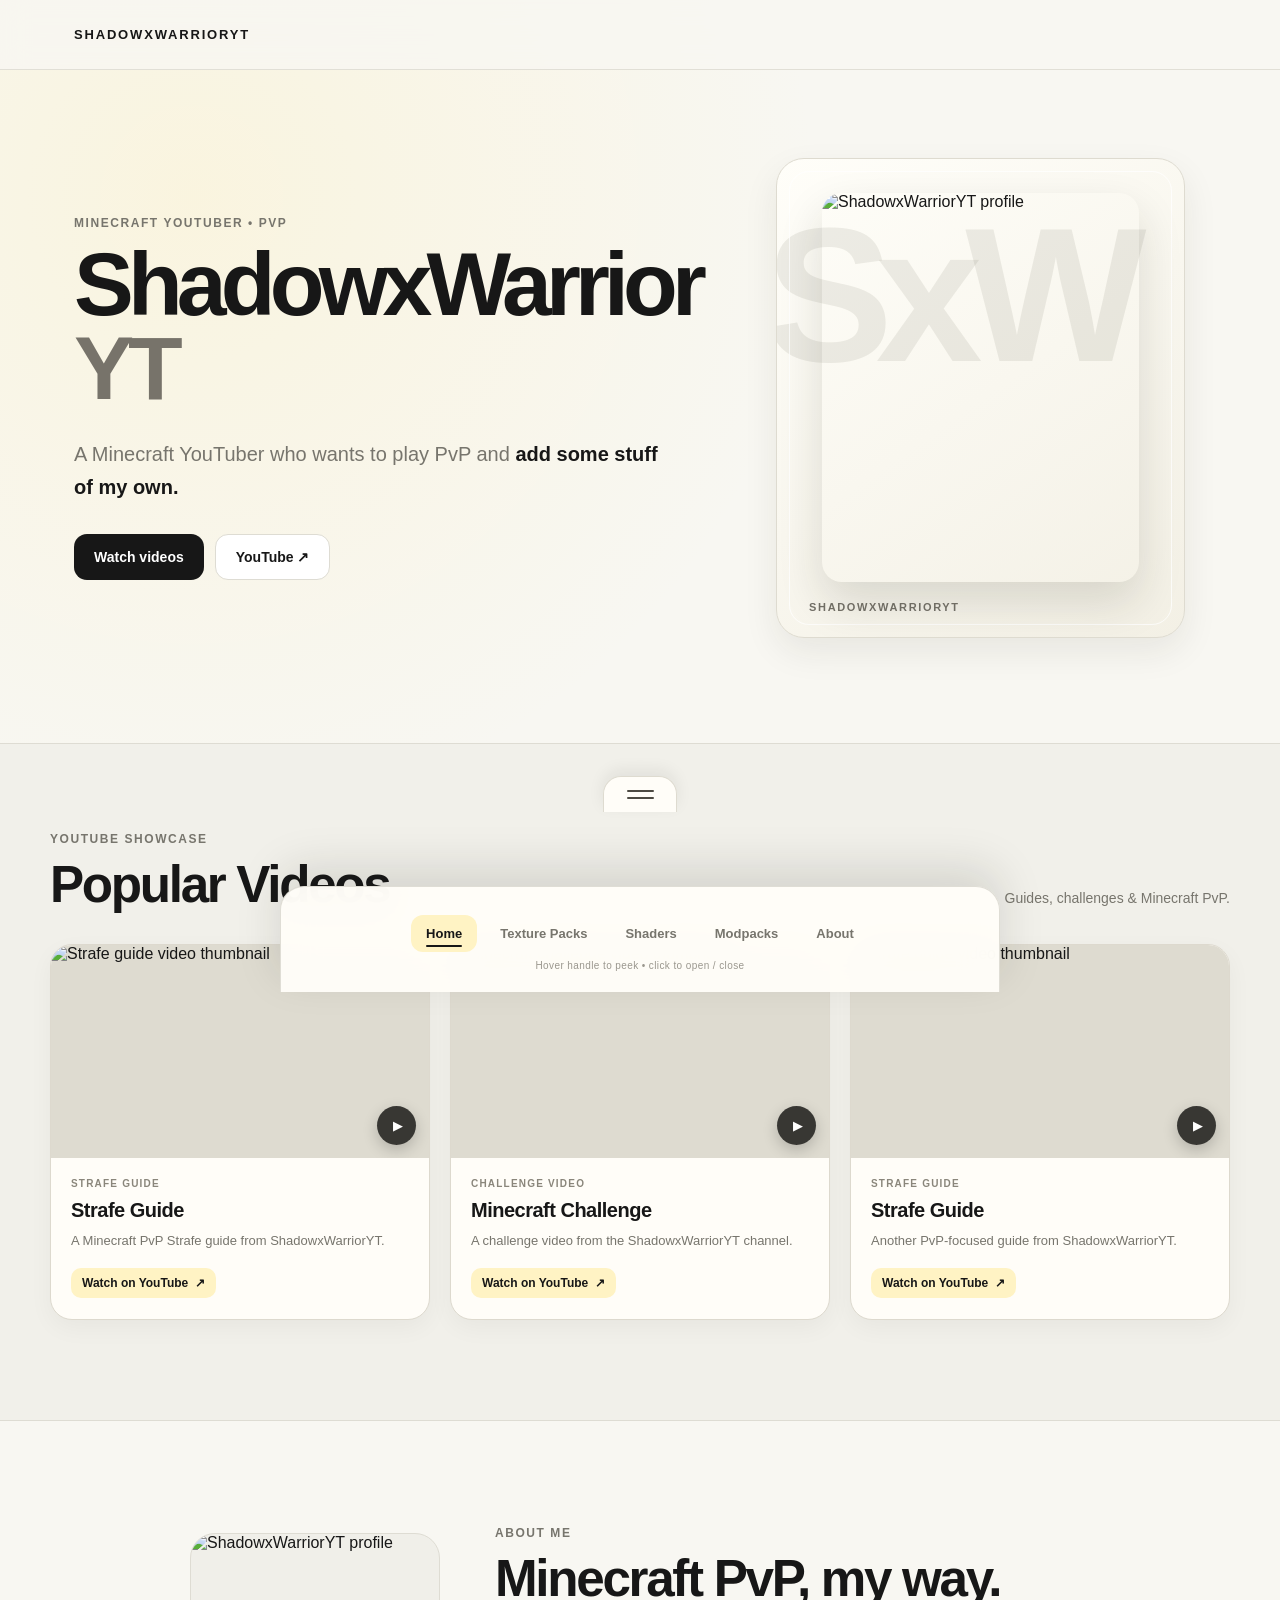
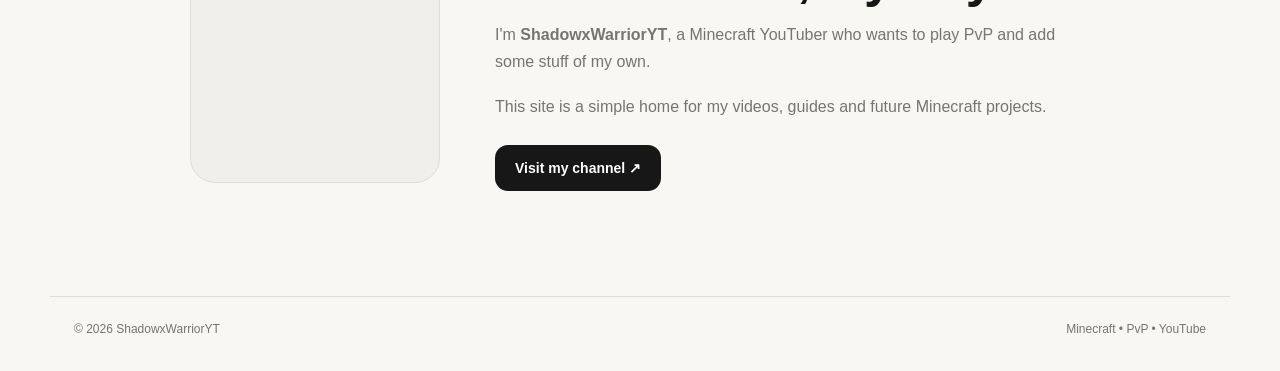
==== index.html @ 5e6f0b71 "Add files via upload" ====
<!DOCTYPE html>
<html lang="en">
<head>
  <meta charset="UTF-8">
  <meta name="viewport" content="width=device-width, initial-scale=1.0">
  <meta name="description" content="ShadowxWarriorYT — Minecraft PvP creator and YouTuber.">
  <title>ShadowxWarriorYT — Minecraft PvP</title>
  <link rel="stylesheet" href="style.css">
</head>

<body data-page="home">
  <!-- SITE HEADER -->
  <header class="site-header">
    <div class="header-container">
      <a href="index.html" class="brand-logo">SHADOWXWARRIORYT</a>
    </div>
  </header>

  <main id="home">
    <!-- HERO SECTION -->
    <section class="hero-section">
      <div class="hero-container">
        <div class="hero-content reveal">
          <span class="meta-label">Minecraft YouTuber • PvP</span>
          <h1 class="hero-title">ShadowxWarrior<span>YT</span></h1>
          <p class="hero-description">
            A Minecraft YouTuber who wants to play PvP and
            <strong>add some stuff of my own.</strong>
          </p>

          <div class="hero-actions">
            <a class="btn btn-primary" href="#videos">Watch videos</a>
            <a class="btn btn-ghost" href="https://www.youtube.com/" target="_blank" rel="noopener">
              YouTube ↗
            </a>
          </div>
        </div>

        <div class="hero-media reveal">
          <div class="hero-card">
            <div class="hero-watermark">SxW</div>
            <img
              src="https://i.postimg.cc/0jFDvyrh/frame0.jpg"
              alt="ShadowxWarriorYT profile"
              class="hero-img"
            >
            <div class="hero-card-label">SHADOWXWARRIORYT</div>
          </div>
        </div>
      </div>
    </section>

    <!-- VIDEOS SHOWCASE -->
    <section id="videos" class="videos-section">
      <div class="section-container">
        <div class="section-header reveal">
          <div>
            <span class="meta-label">YouTube Showcase</span>
            <h2 class="section-title">Popular Videos</h2>
          </div>
          <p class="section-note">Guides, challenges & Minecraft PvP.</p>
        </div>

        <div class="video-grid">
          <a class="video-card reveal" href="https://youtu.be/TYcRtic29s8" target="_blank" rel="noopener">
            <div class="card-media">
              <img
                src="https://i.ytimg.com/vi/TYcRtic29s8/maxresdefault.jpg"
                alt="Strafe guide video thumbnail"
                class="card-img"
                loading="lazy"
              >
              <span class="play-indicator" aria-hidden="true">▶</span>
            </div>
            <div class="card-body">
              <span class="card-meta">STRAFE GUIDE</span>
              <h3 class="card-title">Strafe Guide</h3>
              <p class="card-excerpt">A Minecraft PvP Strafe guide from ShadowxWarriorYT.</p>
              <span class="watch-link">Watch on YouTube <span>↗</span></span>
            </div>
          </a>

          <a class="video-card reveal" href="https://youtu.be/G2Ll8F9uWpc" target="_blank" rel="noopener">
            <div class="card-media">
              <img
                src="https://i.ytimg.com/vi/G2Ll8F9uWpc/maxresdefault.jpg"
                alt="Minecraft challenge video thumbnail"
                class="card-img"
                loading="lazy"
              >
              <span class="play-indicator" aria-hidden="true">▶</span>
            </div>
            <div class="card-body">
              <span class="card-meta">CHALLENGE VIDEO</span>
              <h3 class="card-title">Minecraft Challenge</h3>
              <p class="card-excerpt">A challenge video from the ShadowxWarriorYT channel.</p>
              <span class="watch-link">Watch on YouTube <span>↗</span></span>
            </div>
          </a>

          <a class="video-card reveal" href="https://youtu.be/Ff5LnY-S9Ro" target="_blank" rel="noopener">
            <div class="card-media">
              <img
                src="https://i.ytimg.com/vi/Ff5LnY-S9Ro/maxresdefault.jpg"
                alt="Strafe guide video thumbnail"
                class="card-img"
                loading="lazy"
              >
              <span class="play-indicator" aria-hidden="true">▶</span>
            </div>
            <div class="card-body">
              <span class="card-meta">STRAFE GUIDE</span>
              <h3 class="card-title">Strafe Guide</h3>
              <p class="card-excerpt">Another PvP-focused guide from ShadowxWarriorYT.</p>
              <span class="watch-link">Watch on YouTube <span>↗</span></span>
            </div>
          </a>
        </div>
      </div>
    </section>

    <!-- ABOUT SECTION -->
    <section id="about" class="about-section">
      <div class="about-container">
        <div class="about-image reveal">
          <img
            src="https://i.postimg.cc/0jFDvyrh/frame0.jpg"
            alt="ShadowxWarriorYT profile"
          >
        </div>

        <div class="about-content reveal">
          <span class="meta-label">About Me</span>
          <h2 class="section-title">Minecraft PvP, my way.</h2>
          <p>
            I'm <strong>ShadowxWarriorYT</strong>, a Minecraft YouTuber who wants
            to play PvP and add some stuff of my own.
          </p>
          <p>
            This site is a simple home for my videos, guides and future Minecraft projects.
          </p>
          <a class="btn btn-primary" href="https://www.youtube.com/" target="_blank" rel="noopener">
            Visit my channel ↗
          </a>
        </div>
      </div>
    </section>
  </main>

  <!-- FOOTER -->
  <footer class="site-footer">
    <span>© <span id="year"></span> ShadowxWarriorYT</span>
    <span>Minecraft • PvP • YouTube</span>
  </footer>

  <!-- DOCK NAVIGATION -->
  <div class="nav-dock" aria-label="Site navigation">
    <button class="nav-handle" type="button" aria-label="Open navigation" aria-expanded="false">
      <span></span>
      <span></span>
    </button>
    <div class="nav-dock-panel">
      <nav class="drawer-nav">
        <a class="drawer-link" data-page="home" href="index.html">Home</a>
        <a class="drawer-link" data-page="texture-packs" href="texture-packs.html">Texture Packs</a>
        <a class="drawer-link" data-page="shaders" href="shaders.html">Shaders</a>
        <a class="drawer-link" data-page="modpacks" href="modpacks.html">Modpacks</a>
        <a class="drawer-link" data-page="about" href="index.html#about">About</a>
      </nav>
      <div class="nav-hint">Hover handle to peek • click to open / close</div>
    </div>
  </div>

  <script src="script.js"></script>
</body>
</html>
---- style.css ----
:root {
  --bg: #f8f7f2;
  --card: #fffdf8;
  --surface: #f0efe9;
  --cream: #fff3c4;
  --cream-strong: #ffe69a;
  --text: #171717;
  --muted: #77756d;
  --line: #dedcd3;
  --shadow: 0 14px 35px rgba(34, 32, 24, 0.08);
  --radius: 22px;
  --ease: cubic-bezier(.16, 1, .3, 1);
}

* { box-sizing: border-box; margin: 0; padding: 0; }

html { scroll-behavior: smooth; }

body {
  min-height: 100vh;
  background:
    radial-gradient(circle at 15% 10%, rgba(255, 236, 166, .25), transparent 30%),
    var(--bg);
  color: var(--text);
  font-family: Inter, ui-sans-serif, -apple-system, BlinkMacSystemFont, "Segoe UI", Arial, sans-serif;
  -webkit-font-smoothing: antialiased;
  overflow-x: hidden;
}

a { color: inherit; text-decoration: none; }

/* =========================================================
   SITE HEADER
   ========================================================= */

.site-header {
  position: sticky;
  top: 0;
  z-index: 20;
  height: 70px;
  background: rgba(248, 247, 242, .82);
  backdrop-filter: blur(14px);
  -webkit-backdrop-filter: blur(14px);
  border-bottom: 1px solid rgba(222, 220, 211, .9);
}

.header-container {
  max-width: 1180px;
  height: 100%;
  margin: auto;
  padding: 0 24px;
  display: flex;
  align-items: center;
  justify-content: space-between;
}

.brand-logo {
  font-size: 13px;
  font-weight: 800;
  letter-spacing: .14em;
}

/* =========================================================
   HOMEPAGE HERO SECTION
   ========================================================= */

.hero-section {
  max-width: 1180px;
  margin: auto;
  padding: 88px 24px 105px;
}

.hero-container {
  display: grid;
  grid-template-columns: 1.05fr .95fr;
  gap: 75px;
  align-items: center;
}

.meta-label {
  display: block;
  margin-bottom: 13px;
  color: var(--muted);
  font-size: 12px;
  font-weight: 800;
  letter-spacing: .13em;
  text-transform: uppercase;
}

.hero-title {
  max-width: 700px;
  font-size: clamp(3rem, 7vw, 6.4rem);
  line-height: .93;
  letter-spacing: -.065em;
  font-weight: 850;
}

.hero-title span {
  display: block;
  color: #77736a;
}

.hero-description {
  max-width: 600px;
  margin: 28px 0 30px;
  color: var(--muted);
  font-size: clamp(16px, 2vw, 20px);
  line-height: 1.65;
}

.hero-description strong { color: var(--text); }

.hero-actions {
  display: flex;
  flex-wrap: wrap;
  gap: 11px;
}

.btn {
  display: inline-flex;
  align-items: center;
  justify-content: center;
  min-height: 46px;
  padding: 0 20px;
  border-radius: 13px;
  font-size: 14px;
  font-weight: 750;
  transition: transform .35s var(--ease), box-shadow .35s var(--ease), background .35s var(--ease);
}

.btn:hover {
  transform: translateY(-2px);
  box-shadow: 0 9px 22px rgba(30, 28, 20, .10);
}

.btn-primary {
  background: var(--text);
  color: white;
}

.btn-ghost {
  background: white;
  border: 1px solid var(--line);
}

.hero-card {
  position: relative;
  min-height: 480px;
  overflow: hidden;
  border: 1px solid #dedbd0;
  border-radius: 28px;
  background: linear-gradient(145deg, #fffef9, #f3f0e5);
  box-shadow: var(--shadow);
}

.hero-card::after {
  content: "";
  position: absolute;
  inset: 12px;
  border: 1px solid rgba(255,255,255,.75);
  border-radius: 20px;
  pointer-events: none;
}

.hero-watermark {
  position: absolute;
  z-index: 0;
  top: 40px;
  left: -12px;
  font-size: clamp(7rem, 16vw, 12rem);
  line-height: 1;
  font-weight: 900;
  letter-spacing: -.09em;
  color: rgba(90, 86, 73, .10);
}

.hero-img {
  position: absolute;
  z-index: 1;
  inset: 34px 45px 55px;
  width: calc(100% - 90px);
  height: calc(100% - 89px);
  object-fit: cover;
  border-radius: 20px;
  box-shadow: 0 20px 45px rgba(36, 33, 24, .14);
  transition: transform .8s var(--ease);
}

.hero-card:hover .hero-img { transform: translateY(-7px) scale(1.015); }

.hero-card-label {
  position: absolute;
  z-index: 3;
  left: 32px;
  bottom: 24px;
  font-size: 11px;
  font-weight: 800;
  letter-spacing: .15em;
  color: #706d64;
}

/* =========================================================
   VIDEOS SECTION
   ========================================================= */

.videos-section {
  padding: 88px 24px 100px;
  background: #f1f0ea;
  border-top: 1px solid var(--line);
  border-bottom: 1px solid var(--line);
}

.section-container {
  max-width: 1180px;
  margin: auto;
}

.section-header {
  display: flex;
  align-items: end;
  justify-content: space-between;
  gap: 30px;
  margin-bottom: 34px;
}

.section-title {
  font-size: clamp(2rem, 4vw, 3.3rem);
  line-height: 1;
  letter-spacing: -.045em;
}

.section-note {
  color: var(--muted);
  font-size: 14px;
  padding-bottom: 4px;
}

.video-grid {
  display: grid;
  grid-template-columns: repeat(3, 1fr);
  gap: 20px;
}

.video-card {
  position: relative;
  overflow: hidden;
  display: block;
  background: var(--card);
  border: 1px solid #ddd9ce;
  border-radius: var(--radius);
  box-shadow: 0 8px 24px rgba(34, 32, 24, .045);
  transition: transform .45s var(--ease), box-shadow .45s var(--ease), border-color .45s var(--ease);
}

.video-card:hover {
  transform: translateY(-7px);
  border-color: #c9c4b5;
  box-shadow: 0 18px 38px rgba(34, 32, 24, .11);
}

.card-media {
  position: relative;
  aspect-ratio: 16 / 9;
  overflow: hidden;
  background: #dedbd0;
}

.card-img {
  width: 100%;
  height: 100%;
  object-fit: cover;
  display: block;
  transition: transform .7s var(--ease), filter .7s var(--ease);
}

.video-card:hover .card-img {
  transform: scale(1.045);
  filter: saturate(1.05);
}

.play-indicator {
  position: absolute;
  z-index: 3;
  right: 13px;
  bottom: 13px;
  width: 39px;
  height: 39px;
  display: grid;
  place-items: center;
  border-radius: 50%;
  background: rgba(20,20,18,.82);
  color: white;
  font-size: 13px;
  padding-left: 2px;
  box-shadow: 0 5px 15px rgba(0,0,0,.2);
}

.card-body { padding: 20px 20px 21px; }

.card-meta {
  display: block;
  margin-bottom: 9px;
  color: #8a867b;
  font-size: 10px;
  font-weight: 850;
  letter-spacing: .12em;
}

.card-title {
  font-size: 20px;
  line-height: 1.2;
  letter-spacing: -.025em;
}

.card-excerpt {
  margin-top: 9px;
  color: var(--muted);
  font-size: 13px;
  line-height: 1.55;
}

.watch-link {
  display: inline-flex;
  gap: 7px;
  margin-top: 17px;
  padding: 8px 11px;
  border-radius: 10px;
  background: var(--cream);
  font-size: 12px;
  font-weight: 800;
  transition: background .3s var(--ease);
}

.video-card:hover .watch-link { background: var(--cream-strong); }

/* =========================================================
   ABOUT SECTION
   ========================================================= */

.about-section {
  padding: 105px 24px;
}

.about-container {
  max-width: 900px;
  margin: auto;
  display: grid;
  grid-template-columns: 250px 1fr;
  gap: 55px;
  align-items: center;
}

.about-image {
  overflow: hidden;
  aspect-ratio: 1;
  border-radius: 25px;
  border: 1px solid var(--line);
  background: var(--surface);
}

.about-image img {
  width: 100%;
  height: 100%;
  object-fit: cover;
}

.about-content p {
  max-width: 600px;
  margin-top: 17px;
  color: var(--muted);
  line-height: 1.7;
}

.about-content .btn { margin-top: 25px; }

/* =========================================================
   SITE FOOTER
   ========================================================= */

.site-footer {
  max-width: 1180px;
  margin: auto;
  padding: 25px 24px 35px;
  display: flex;
  justify-content: space-between;
  gap: 20px;
  color: var(--muted);
  font-size: 12px;
  border-top: 1px solid var(--line);
}

/* =========================================================
   REVEAL ANIMATIONS
   ========================================================= */

.reveal {
  opacity: 0;
  transform: translateY(24px);
  transition: opacity .8s var(--ease), transform .8s var(--ease);
}

.reveal.visible {
  opacity: 1;
  transform: translateY(0);
}

/* =========================================================
   RESOURCE HERO & CARDS
   ========================================================= */

.resource-hero {
  padding: 72px 24px 45px;
  max-width: 1180px;
  margin: auto;
}

.resource-hero-inner {
  max-width: 760px;
}

.resource-hero .section-title {
  font-size: clamp(2.8rem, 7vw, 5.8rem);
}

.resource-hero .hero-description {
  margin-top: 18px;
}

.resource-section {
  padding: 45px 24px 120px;
  background: #f1f0ea;
  border-top: 1px solid var(--line);
}

.resource-grid {
  max-width: 1180px;
  margin: auto;
  display: grid;
  grid-template-columns: repeat(3, 1fr);
  gap: 22px;
}

.resource-card {
  position: relative;
  overflow: hidden;
  min-height: 430px;
  padding: 18px 18px 22px;
  border: 1px solid #dedbd0;
  border-radius: 24px;
  background: linear-gradient(145deg, #fffef9 0%, #fff3c4 100%);
  box-shadow: 0 10px 28px rgba(34,32,24,.07);
  transition: transform .45s var(--ease), box-shadow .45s var(--ease), border-color .45s var(--ease);
}

.resource-card:hover {
  transform: translateY(-7px);
  border-color: #c9c4b5;
  box-shadow: 0 20px 42px rgba(34,32,24,.13);
}

.resource-card::after {
  content: "";
  position: absolute;
  inset: 9px;
  border: 1px solid rgba(255,255,255,.75);
  border-radius: 18px;
  pointer-events: none;
}

.resource-preview {
  position: relative;
  height: 215px;
  overflow: hidden;
  border-radius: 17px;
  background: linear-gradient(135deg,#e8e6dc,#fff9dd);
}

.resource-watermark {
  position: absolute;
  z-index: 0;
  top: 6px;
  left: -3px;
  font-size: clamp(4.8rem, 9vw, 7rem);
  line-height: 1;
  font-weight: 900;
  letter-spacing: -.09em;
  color: rgba(90,86,73,.12);
}

.resource-art {
  position: absolute;
  z-index: 1;
  left: 50%;
  top: 22px;
  width: 205px;
  height: 154px;
  transform: translateX(-50%) rotate(-4deg);
  border-radius: 16px;
  border: 1px solid rgba(255,255,255,.8);
  background: linear-gradient(135deg,#30362d,#7b806f 45%,#e7d9a1);
  box-shadow: 0 18px 35px rgba(36,33,24,.18);
  overflow: hidden;
  transition: transform .65s var(--ease);
}

.resource-card:hover .resource-art {
  transform: translateX(-50%) rotate(-1deg) translateY(-6px) scale(1.025);
}

.resource-art::before {
  content: "";
  position: absolute;
  inset: 0;
  background: linear-gradient(135deg,rgba(255,255,255,.25),transparent 38%,rgba(0,0,0,.16));
}

.resource-art::after {
  content: "";
  position: absolute;
  left: 13%;
  right: 13%;
  bottom: 14%;
  height: 26%;
  border-radius: 8px;
  background: repeating-linear-gradient(90deg,rgba(255,255,255,.18) 0 14px,transparent 14px 28px);
}

.art-shader { background: linear-gradient(135deg,#1e2537,#725c93 48%,#f0bf84); }
.art-modpack { background: linear-gradient(135deg,#273d36,#8b7354 48%,#e4c986); }

.art-icon {
  position: absolute;
  z-index: 2;
  left: 50%;
  top: 50%;
  transform: translate(-50%,-50%);
  font-size: 42px;
  filter: drop-shadow(0 7px 12px rgba(0,0,0,.25));
}

.resource-info {
  position: relative;
  z-index: 2;
  padding: 17px 5px 0;
}

.resource-meta {
  display: block;
  margin-bottom: 8px;
  color: #777269;
  font-size: 11px;
  font-weight: 850;
  letter-spacing: .11em;
  text-transform: uppercase;
}

.resource-title {
  font-size: 21px;
  line-height: 1.2;
  letter-spacing: -.025em;
}

.resource-description {
  margin-top: 8px;
  min-height: 40px;
  color: #77756d;
  font-size: 13px;
  line-height: 1.5;
}

.resource-bottom {
  display: flex;
  align-items: center;
  justify-content: space-between;
  gap: 12px;
  margin-top: 17px;
}

.resource-maintainer {
  color: #5f5b53;
  font-size: 12px;
  font-weight: 700;
}

.download-btn {
  display: inline-flex;
  align-items: center;
  justify-content: center;
  min-height: 43px;
  padding: 0 17px;
  border-radius: 999px;
  background: var(--cream-strong);
  color: #27251f;
  font-size: 13px;
  font-weight: 850;
  box-shadow: 0 5px 12px rgba(34,32,24,.08);
  transition: transform .3s var(--ease), background .3s var(--ease);
}

.download-btn:hover {
  transform: translateY(-2px);
  background: #ffdc72;
}

.resource-tag {
  position: absolute;
  right: 18px;
  top: 18px;
  z-index: 3;
  padding: 6px 9px;
  border-radius: 999px;
  background: rgba(255,253,248,.85);
  border: 1px solid rgba(255,255,255,.9);
  color: #5d594f;
  font-size: 10px;
  font-weight: 850;
  letter-spacing: .05em;
}

/* =========================================================
   DESKTOP NAVIGATION (BOTTOM DOCK)
   ========================================================= */

.nav-dock {
  position: fixed;
  z-index: 9999;
  left: 50%;
  bottom: 0;
  width: min(720px, calc(100vw - 28px));
  transform: translateX(-50%);
  pointer-events: none;
}

.nav-dock-panel {
  position: relative;
  width: 100%;
  min-height: 106px;
  padding: 28px 20px 16px;
  border: 1px solid rgba(222, 220, 211, .95);
  border-bottom: 0;
  border-radius: 24px 24px 0 0;
  background: rgba(255, 253, 248, .97);
  backdrop-filter: blur(18px);
  -webkit-backdrop-filter: blur(18px);
  box-shadow: 0 -18px 45px rgba(34, 32, 24, .13);
  transform: translateY(calc(100% - 14px));
  transition: transform .55s var(--ease), box-shadow .55s var(--ease);
  pointer-events: auto;
}

.nav-handle {
  position: absolute;
  z-index: 10;
  left: 50%;
  top: -18px;
  width: 74px;
  height: 36px;
  transform: translateX(-50%);
  border: 1px solid #dedbd0;
  border-bottom: 0;
  border-radius: 18px 18px 0 0;
  background: #fffdf8;
  display: flex;
  flex-direction: column;
  justify-content: center;
  align-items: center;
  gap: 5px;
  cursor: pointer;
  pointer-events: auto;
  box-shadow: 0 -6px 16px rgba(34, 32, 24, .07);
  transition: background .25s var(--ease), box-shadow .25s var(--ease);
}

.nav-handle span {
  display: block;
  width: 27px;
  height: 2px;
  border-radius: 99px;
  background: #4d4a43;
  transition: transform .35s var(--ease), opacity .25s var(--ease);
}

.nav-handle:hover {
  background: var(--cream);
  box-shadow: 0 -9px 22px rgba(34, 32, 24, .11);
}

/* DESKTOP PEEK (Triggered ONLY via .peek class from JS on handle hover) */
.nav-dock.peek .nav-dock-panel {
  transform: translateY(calc(100% - 50px));
}

/* DESKTOP FULL OPEN */
.nav-dock.open .nav-dock-panel {
  transform: translateY(0);
  box-shadow: 0 -22px 55px rgba(34, 32, 24, .17);
}

/* TRANSFORM HANDLE INTO X */
.nav-dock.open .nav-handle span:first-child {
  transform: translateY(3.5px) rotate(45deg);
}

.nav-dock.open .nav-handle span:last-child {
  transform: translateY(-3.5px) rotate(-45deg);
}

/* DRAWER NAV LINKS */
.drawer-nav {
  display: flex;
  align-items: center;
  justify-content: center;
  flex-wrap: wrap;
  gap: 8px;
}

.drawer-link {
  position: relative;
  display: inline-flex;
  align-items: center;
  justify-content: center;
  padding: 11px 15px;
  border-radius: 12px;
  color: var(--muted);
  font-size: 13px;
  font-weight: 750;
  transition: background .25s var(--ease), color .25s var(--ease), transform .25s var(--ease), box-shadow .25s var(--ease);
}

.drawer-link:hover {
  background: var(--cream);
  color: var(--text);
  transform: translateY(-2px);
  box-shadow: 0 6px 15px rgba(34, 32, 24, .07);
}

.drawer-link.active {
  background: var(--cream);
  color: var(--text);
}

.drawer-link::after {
  content: "";
  position: absolute;
  left: 15px;
  right: 15px;
  bottom: 5px;
  height: 2px;
  border-radius: 99px;
  background: var(--text);
  transform: scaleX(0);
  transform-origin: center;
  transition: transform .25s var(--ease);
}

.drawer-link:hover::after,
.drawer-link.active::after {
  transform: scaleX(1);
}

.nav-hint {
  margin-top: 8px;
  text-align: center;
  color: #9a978e;
  font-size: 10px;
  letter-spacing: .04em;
}

/* =========================================================
   TABLET RESPONSIVE (MAX-WIDTH: 900PX)
   ========================================================= */

@media (max-width: 900px) {
  .hero-container {
    grid-template-columns: 1fr;
    gap: 45px;
  }

  .hero-card { min-height: 420px; }
  .video-grid { grid-template-columns: 1fr; }
  .resource-grid { grid-template-columns: repeat(2, 1fr); }

  .about-container {
    grid-template-columns: 1fr;
    max-width: 620px;
  }

  .about-image { width: 220px; }
}

/* =========================================================
   MOBILE RESPONSIVE & TOP DROPDOWN NAVIGATION (MAX-WIDTH: 600PX)
   ========================================================= */

@media (max-width: 600px) {
  /* Header */
  .site-header { height: 62px; }

  .header-container { padding: 0 17px; }

  .brand-logo {
    font-size: 11px;
    letter-spacing: .10em;
  }

  /* General mobile layout adjustments */
  .hero-section {
    padding: 50px 17px 60px;
  }

  .hero-title {
    font-size: clamp(2.6rem, 13vw, 3.8rem);
  }

  .hero-card {
    min-height: 340px;
    border-radius: 22px;
  }

  .hero-img {
    inset: 20px 20px 38px;
    width: calc(100% - 40px);
    height: calc(100% - 58px);
    border-radius: 16px;
  }

  .hero-card-label {
    left: 20px;
    bottom: 16px;
    font-size: 10px;
  }

  .videos-section,
  .about-section {
    padding: 60px 17px 70px;
  }

  .section-header {
    display: block;
    margin-bottom: 24px;
  }

  .section-note {
    margin-top: 8px;
  }

  .about-container {
    gap: 30px;
  }

  .about-image {
    width: 180px;
    border-radius: 20px;
  }

  .site-footer {
    padding: 24px 17px 30px;
    flex-direction: column;
    gap: 8px;
  }

  /* Resource Pages on Mobile */
  .resource-hero {
    padding: 45px 17px 28px;
  }

  .resource-section {
    padding: 30px 17px 90px;
  }

  .resource-grid {
    grid-template-columns: 1fr;
    gap: 16px;
  }

  .resource-card {
    min-height: auto;
    padding: 16px;
    border-radius: 20px;
  }

  .resource-preview {
    height: 180px;
  }

  .resource-art {
    width: 180px;
    height: 135px;
    top: 18px;
  }

  .resource-info {
    padding-top: 14px;
  }

  .resource-title {
    font-size: 19px;
  }

  .resource-description {
    min-height: auto;
    font-size: 12.5px;
  }

  .resource-bottom {
    margin-top: 14px;
  }

  .resource-maintainer {
    font-size: 11px;
    max-width: 50%;
  }

  .download-btn {
    min-height: 40px;
    padding: 0 15px;
    font-size: 12px;
  }

  /* -------------------------------------------------------
     MOBILE TOP-DOWN NAVIGATION
     ------------------------------------------------------- */

  /* Nav container attached to top */
  .nav-dock {
    position: fixed;
    top: 0;
    left: 0;
    right: 0;
    bottom: auto;
    width: 100%;
    transform: none;
    z-index: 9999;
    pointer-events: none;
  }

  /* Dropdown Panel sliding DOWN from top */
  .nav-dock-panel {
    position: relative;
    width: 100%;
    min-height: auto;
    padding: 72px 20px 25px;
    border: 1px solid rgba(222, 220, 211, .95);
    border-top: 0;
    border-radius: 0 0 24px 24px;
    background: rgba(255, 253, 248, .98);
    backdrop-filter: blur(20px);
    -webkit-backdrop-filter: blur(20px);
    box-shadow: 0 18px 45px rgba(34, 32, 24, .14);

    /* Closed state: entirely above screen */
    transform: translateY(-100%);
    transition: transform .5s var(--ease), box-shadow .5s var(--ease);
    pointer-events: auto;
  }

  /* Open state */
  .nav-dock.open .nav-dock-panel {
    transform: translateY(0);
  }

  /* No hover peek on mobile touch devices */
  .nav-dock.peek .nav-dock-panel {
    transform: translateY(-100%);
  }

  /* Mobile Hamburger / X Button: fixed at top-right */
  .nav-handle {
    position: fixed;
    z-index: 10001;
    top: 11px;
    right: 16px;
    left: auto;
    width: 48px;
    height: 44px;
    transform: none;
    border: 1px solid transparent;
    border-radius: 12px;
    background: transparent;
    box-shadow: none;
    gap: 6px;
  }

  .nav-handle:hover {
    background: var(--cream);
    box-shadow: none;
  }

  .nav-handle span {
    width: 20px;
    height: 2.5px;
    background: var(--text);
  }

  /* Mobile X Transform */
  .nav-dock.open .nav-handle span:first-child {
    transform: translateY(4.25px) rotate(45deg);
  }

  .nav-dock.open .nav-handle span:last-child {
    transform: translateY(-4.25px) rotate(-45deg);
  }

  /* Mobile Stacked Links */
  .drawer-nav {
    flex-direction: column;
    align-items: stretch;
    justify-content: flex-start;
    gap: 6px;
    width: 100%;
  }

  .drawer-link {
    width: 100%;
    min-height: 44px;
    justify-content: flex-start;
    padding: 12px 14px;
    font-size: 14px;
    border-radius: 12px;
  }

  .drawer-link:hover,
  .drawer-link:active {
    transform: translateX(4px);
    background: var(--cream);
    color: var(--text);
  }

  .drawer-link::after {
    left: 14px;
    right: auto;
    bottom: 8px;
    width: 22px;
    transform-origin: left;
  }

  .nav-hint {
    margin-top: 14px;
    text-align: left;
    padding-left: 6px;
    font-size: 10px;
  }
}

/* =========================================================
   ACCESSIBILITY & REDUCED MOTION
   ========================================================= */

@media (prefers-reduced-motion: reduce) {
  html { scroll-behavior: auto; }
  *, *::before, *::after {
    animation-duration: .01ms !important;
    transition-duration: .01ms !important;
  }
}
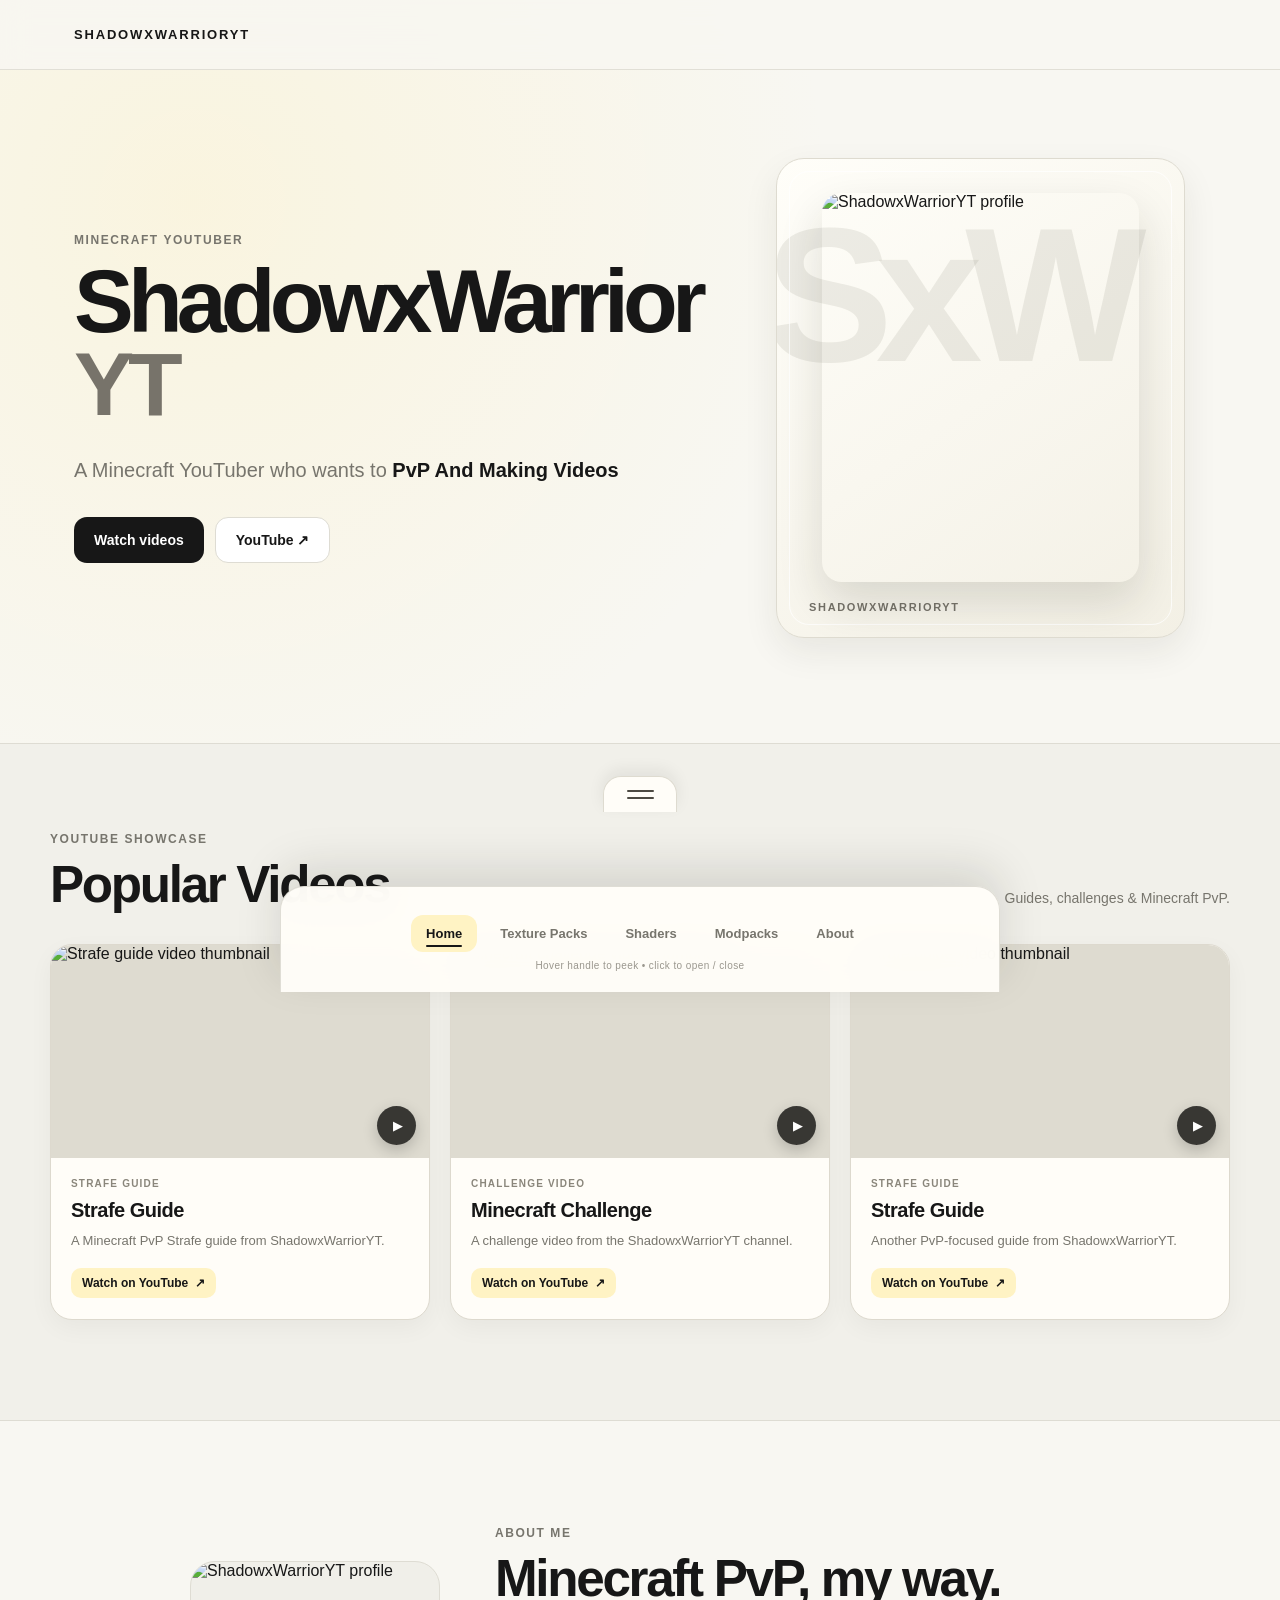
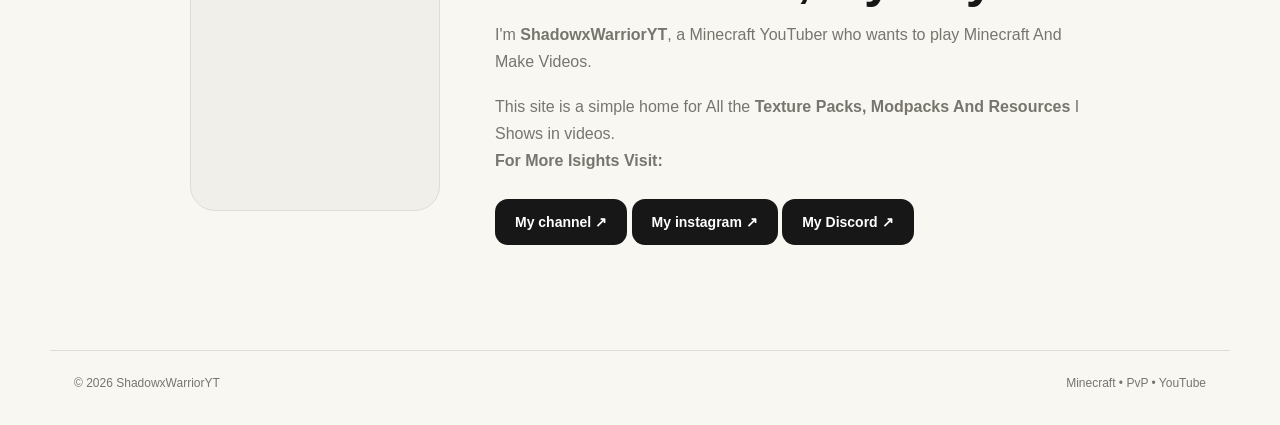
==== commit babe66a2: "Revise hero section and update social media links Updated meta labels, hero section content, and lin" ====
--- a/index.html
+++ b/index.html
@@ -21,16 +21,15 @@
     <section class="hero-section">
       <div class="hero-container">
         <div class="hero-content reveal">
-          <span class="meta-label">Minecraft YouTuber • PvP</span>
+          <span class="meta-label">Minecraft YouTuber</span>
           <h1 class="hero-title">ShadowxWarrior<span>YT</span></h1>
           <p class="hero-description">
-            A Minecraft YouTuber who wants to play PvP and
-            <strong>add some stuff of my own.</strong>
+            A Minecraft YouTuber who wants to <strong>PvP And Making Videos</strong>
           </p>
 
           <div class="hero-actions">
             <a class="btn btn-primary" href="#videos">Watch videos</a>
-            <a class="btn btn-ghost" href="https://www.youtube.com/" target="_blank" rel="noopener">
+            <a class="btn btn-ghost" href="https://youtube.com/@shadowxwarrioryt" target="_blank" rel="noopener">
               YouTube ↗
             </a>
           </div>
@@ -40,7 +39,7 @@
           <div class="hero-card">
             <div class="hero-watermark">SxW</div>
             <img
-              src="https://i.postimg.cc/0jFDvyrh/frame0.jpg"
+              src="https://i.postimg.cc/zvxK5dmk/Whats-App-Image-2026-08-30-at-11-22-24-PM.jpg"
               alt="ShadowxWarriorYT profile"
               class="hero-img"
             >
@@ -124,7 +123,7 @@
       <div class="about-container">
         <div class="about-image reveal">
           <img
-            src="https://i.postimg.cc/0jFDvyrh/frame0.jpg"
+            src="https://i.postimg.cc/zvxK5dmk/Whats-App-Image-2026-08-30-at-11-22-24-PM.jpg"
             alt="ShadowxWarriorYT profile"
           >
         </div>
@@ -134,13 +133,20 @@
           <h2 class="section-title">Minecraft PvP, my way.</h2>
           <p>
             I'm <strong>ShadowxWarriorYT</strong>, a Minecraft YouTuber who wants
-            to play PvP and add some stuff of my own.
+            to play Minecraft And Make Videos.
           </p>
           <p>
-            This site is a simple home for my videos, guides and future Minecraft projects.
+            This site is a simple home for All the <strong>Texture Packs, Modpacks And Resources</strong> I Shows in videos. 
+            <br><strong>For More Isights Visit:</strong></br>
           </p>
-          <a class="btn btn-primary" href="https://www.youtube.com/" target="_blank" rel="noopener">
-            Visit my channel ↗
+          <a class="btn btn-primary" href="https://youtube.com/@shadowxwarrioryt" target="_blank" rel="noopener">
+            My channel ↗
+          </a>
+          <a class="btn btn-primary" href="https://www.instagram.com/shxwyt/" target="_blank" rel="noopener">
+           My instagram ↗
+          </a>
+          <a class="btn btn-primary" href="https://discord.gg/ecujXAtaW7" target="_blank" rel="noopener">
+            My Discord ↗
           </a>
         </div>
       </div>
@@ -173,4 +179,4 @@
 
   <script src="script.js"></script>
 </body>
-</html>+</html>
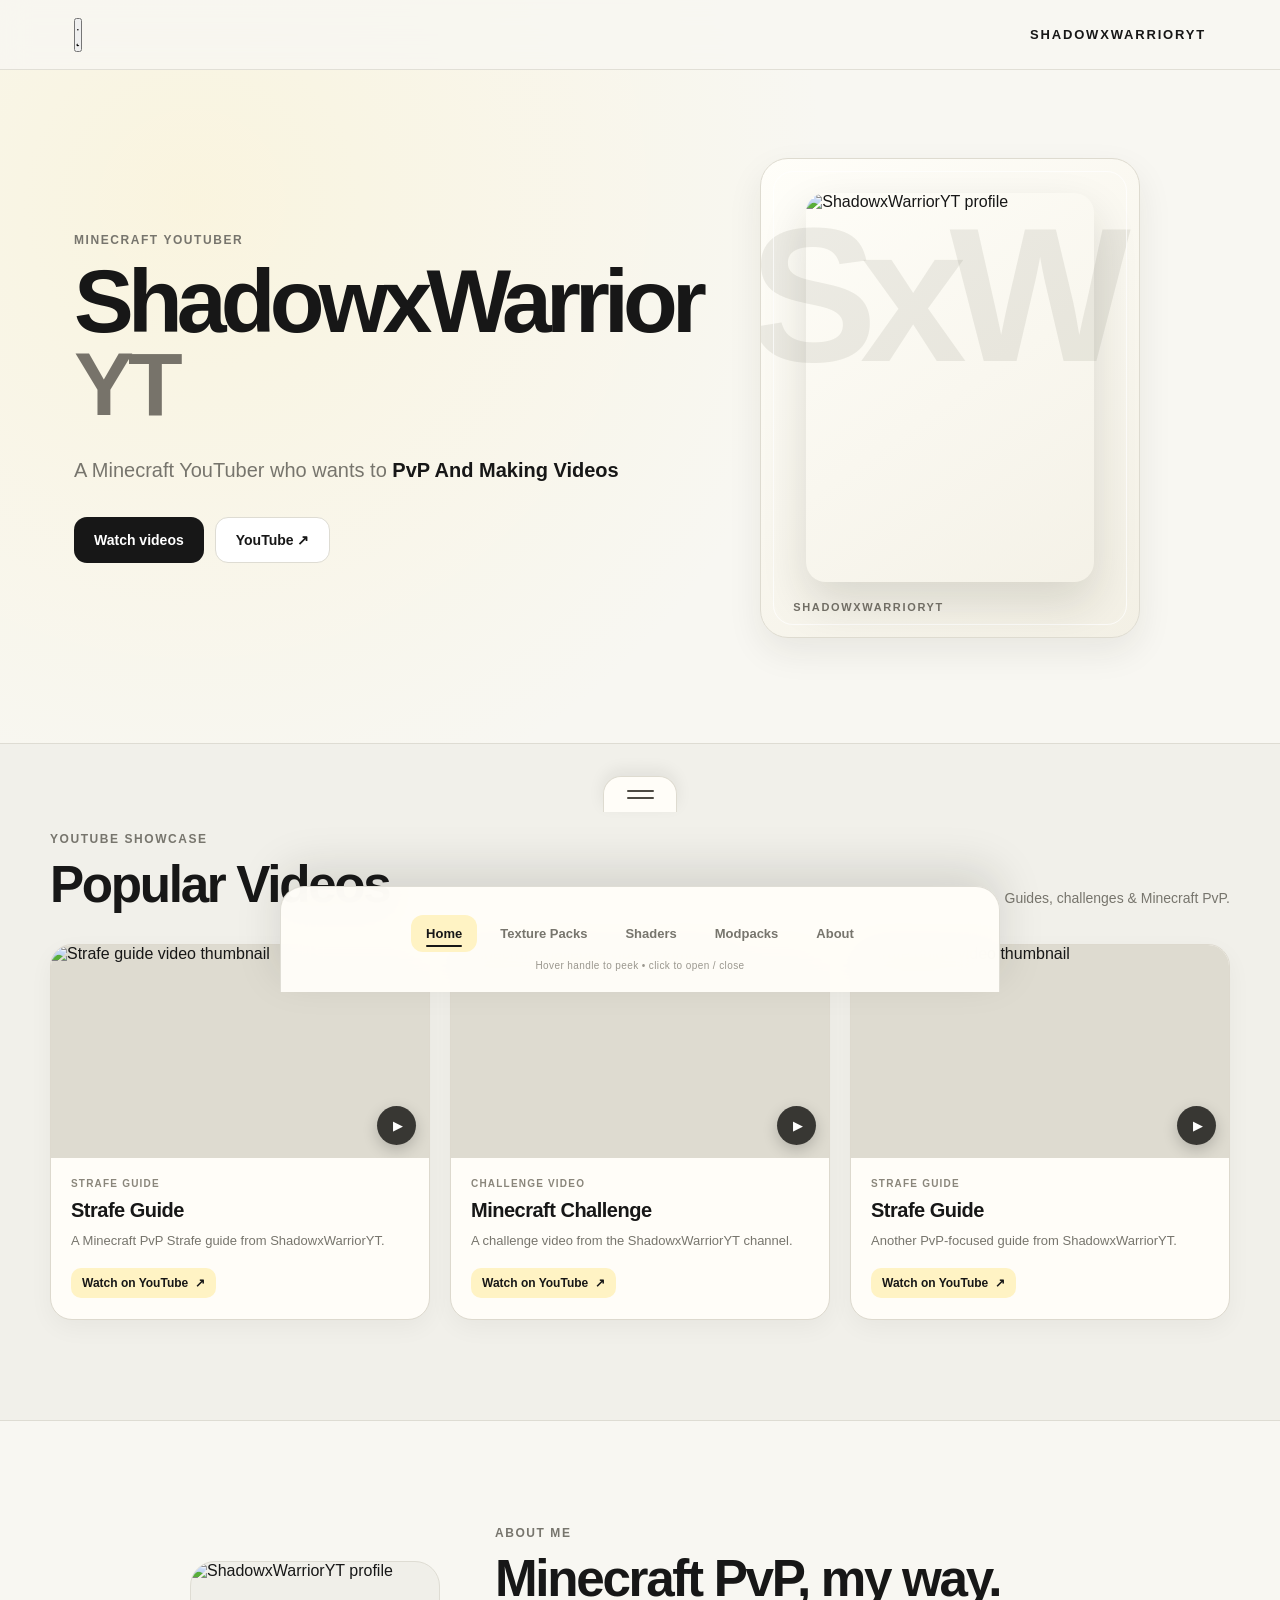
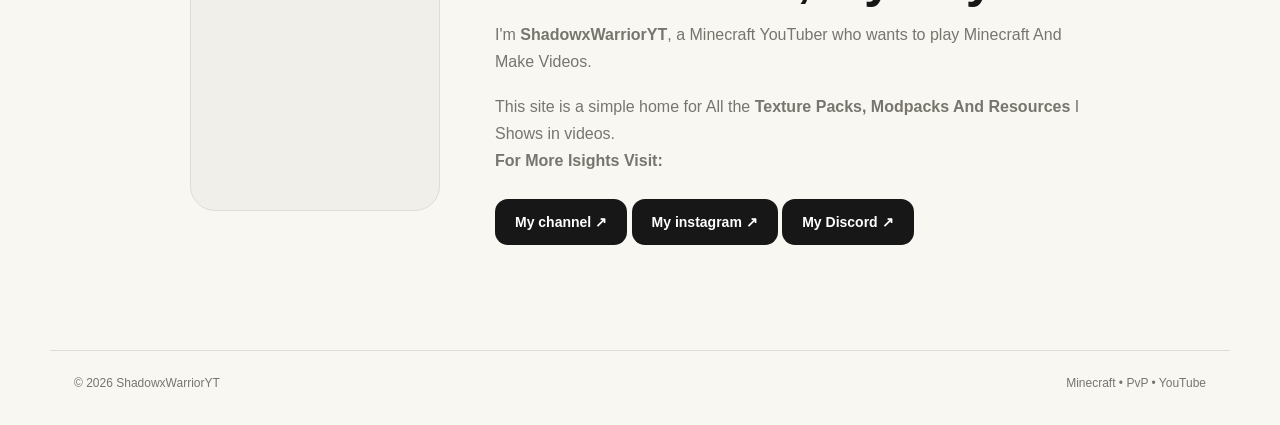
==== commit d5f5d289: "Update index.html" ====
--- a/index.html
+++ b/index.html
@@ -5,6 +5,21 @@
   <meta name="viewport" content="width=device-width, initial-scale=1.0">
   <meta name="description" content="ShadowxWarriorYT — Minecraft PvP creator and YouTuber.">
   <title>ShadowxWarriorYT — Minecraft PvP</title>
+
+  <!-- Prevent theme flash before first paint -->
+  <script>
+    (function () {
+      try {
+        var saved = localStorage.getItem("sxw-theme");
+        if (saved === "dark" || (!saved && window.matchMedia && window.matchMedia("(prefers-color-scheme: dark)").matches)) {
+          document.documentElement.setAttribute("data-theme", "dark");
+        } else {
+          document.documentElement.setAttribute("data-theme", "light");
+        }
+      } catch (e) {}
+    })();
+  </script>
+
   <link rel="stylesheet" href="style.css">
 </head>
 
@@ -12,6 +27,22 @@
   <!-- SITE HEADER -->
   <header class="site-header">
     <div class="header-container">
+      <button class="theme-toggle" id="theme-toggle" type="button" aria-label="Toggle dark mode">
+        <svg class="sun-icon" viewBox="0 0 24 24" aria-hidden="true">
+          <circle cx="12" cy="12" r="5"></circle>
+          <line x1="12" y1="1" x2="12" y2="3"></line>
+          <line x1="12" y1="21" x2="12" y2="23"></line>
+          <line x1="4.22" y1="4.22" x2="5.64" y2="5.64"></line>
+          <line x1="18.36" y1="18.36" x2="19.78" y2="19.78"></line>
+          <line x1="1" y1="12" x2="3" y2="12"></line>
+          <line x1="21" y1="12" x2="23" y2="12"></line>
+          <line x1="4.22" y1="19.78" x2="5.64" y2="18.36"></line>
+          <line x1="18.36" y1="5.64" x2="19.78" y2="4.22"></line>
+        </svg>
+        <svg class="moon-icon" viewBox="0 0 24 24" aria-hidden="true">
+          <path d="M21 12.79A9 9 0 1 1 11.21 3 7 7 0 0 0 21 12.79z"></path>
+        </svg>
+      </button>
       <a href="index.html" class="brand-logo">SHADOWXWARRIORYT</a>
     </div>
   </header>
@@ -158,6 +189,10 @@
     <span>© <span id="year"></span> ShadowxWarriorYT</span>
     <span>Minecraft • PvP • YouTube</span>
   </footer>
+
+  <!-- DESKTOP INVISIBLE REVEALER HOT ZONES -->
+  <div class="nav-revealer-zone" id="navHotZone" aria-label="Reveal navigation handle"></div>
+  <div class="nav-dock-zone" id="navDockZone" aria-hidden="true"></div>
 
   <!-- DOCK NAVIGATION -->
   <div class="nav-dock" aria-label="Site navigation">
--- a/style.css
+++ b/style.css
@@ -72,11 +72,35 @@
 
 .hero-container {
   display: grid;
-  grid-template-columns: 1.05fr .95fr;
-  gap: 75px;
-  align-items: center;
-}
-
+  grid-template-columns: 1.1fr 0.9fr;
+  gap: 40px;
+  align-items: center; /* This ensures both columns align vertically in the center */
+}
+
+.hero-card {
+  position: relative;
+  width: 100%;
+  max-width: 380px;  /* Make the container nice and compact */
+  min-height: 400px;
+  margin: 0 auto;    /* Centers it horizontally inside its column */
+  overflow: hidden;
+  border: 1px solid #dedbd0;
+  border-radius: 26px;
+  background: linear-gradient(145deg, #fffef9, #f3f0e5);
+  box-shadow: var(--shadow);
+}
+
+.hero-img {
+  position: absolute;
+  z-index: 1;
+  inset: 24px 28px 45px; /* Adjust inner spacing to fit the smaller container nicely */
+  width: calc(100% - 56px);
+  height: calc(100% - 69px);
+  object-fit: cover;
+  border-radius: 18px;
+  box-shadow: 0 15px 35px rgba(36, 33, 24, .14);
+  transition: transform .8s var(--ease);
+}
 .meta-label {
   display: block;
   margin-bottom: 13px;
@@ -1052,4 +1076,4 @@
     animation-duration: .01ms !important;
     transition-duration: .01ms !important;
   }
-}+}
